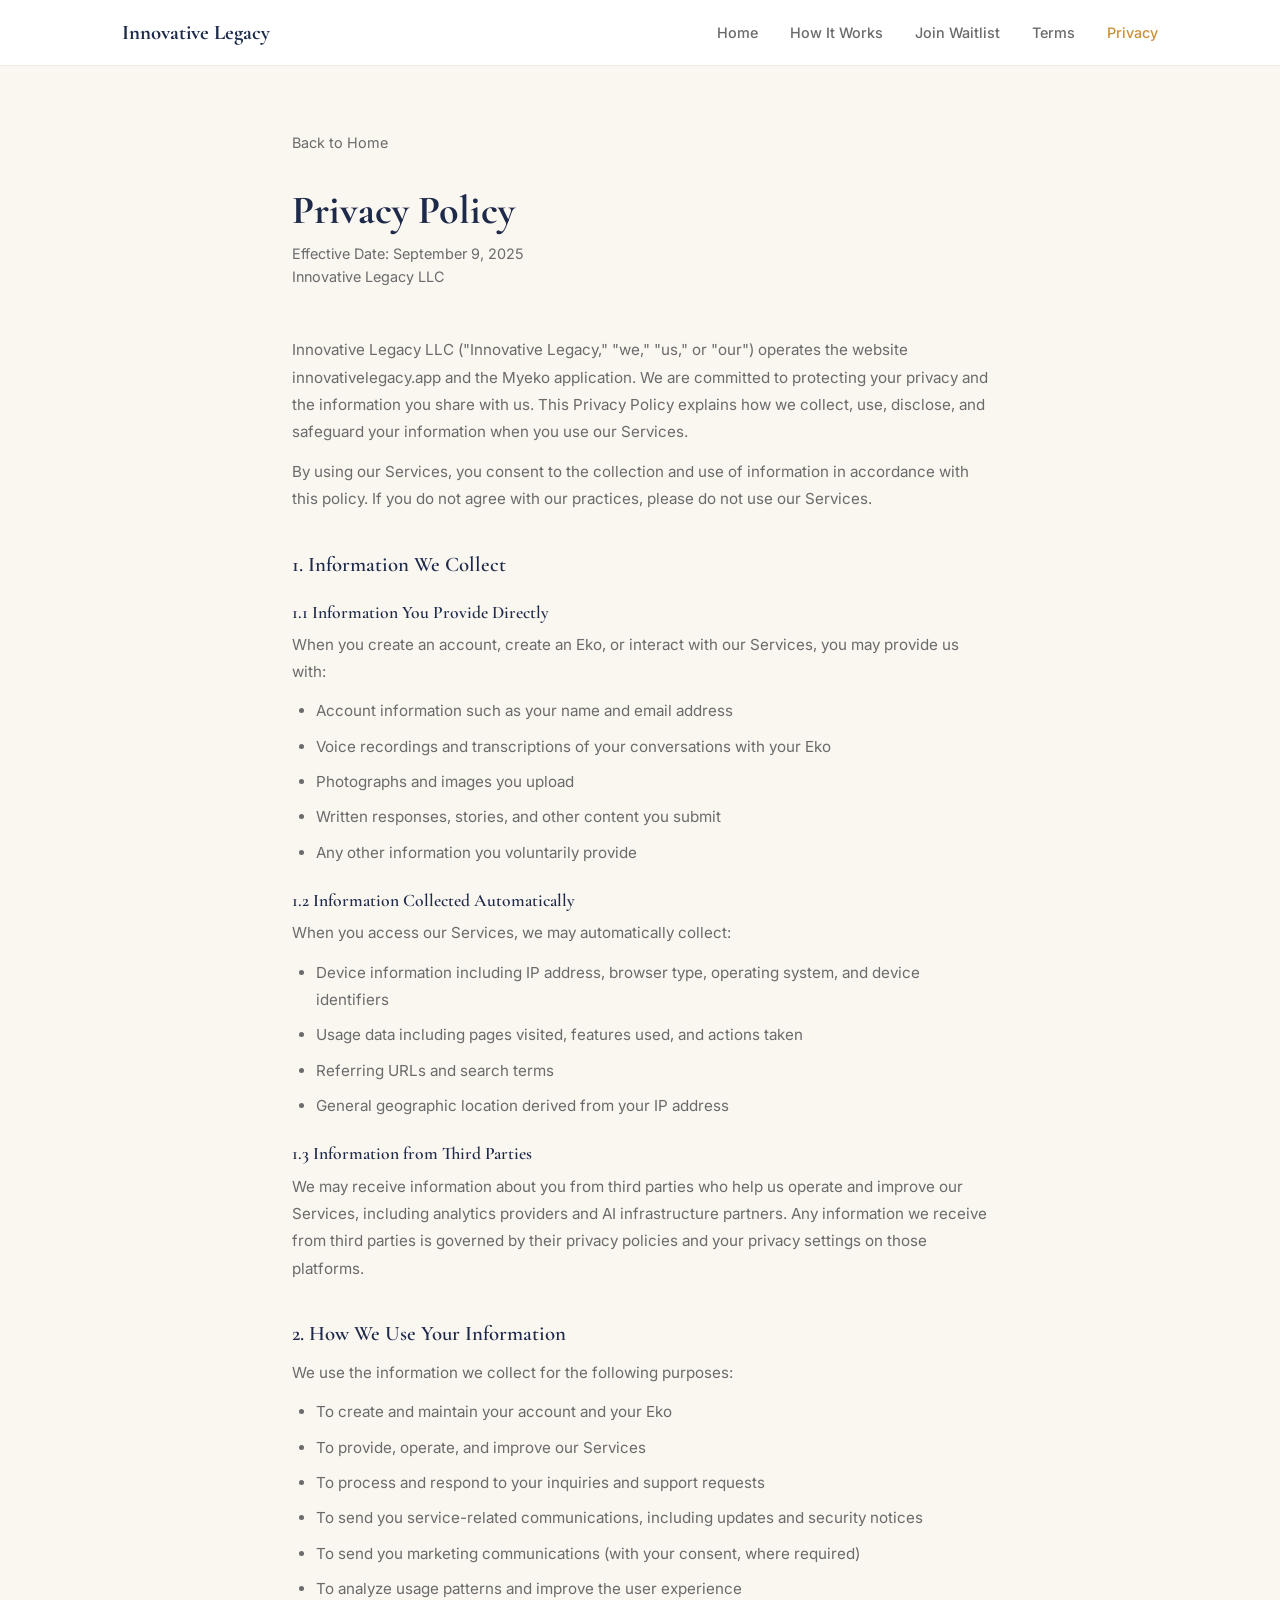
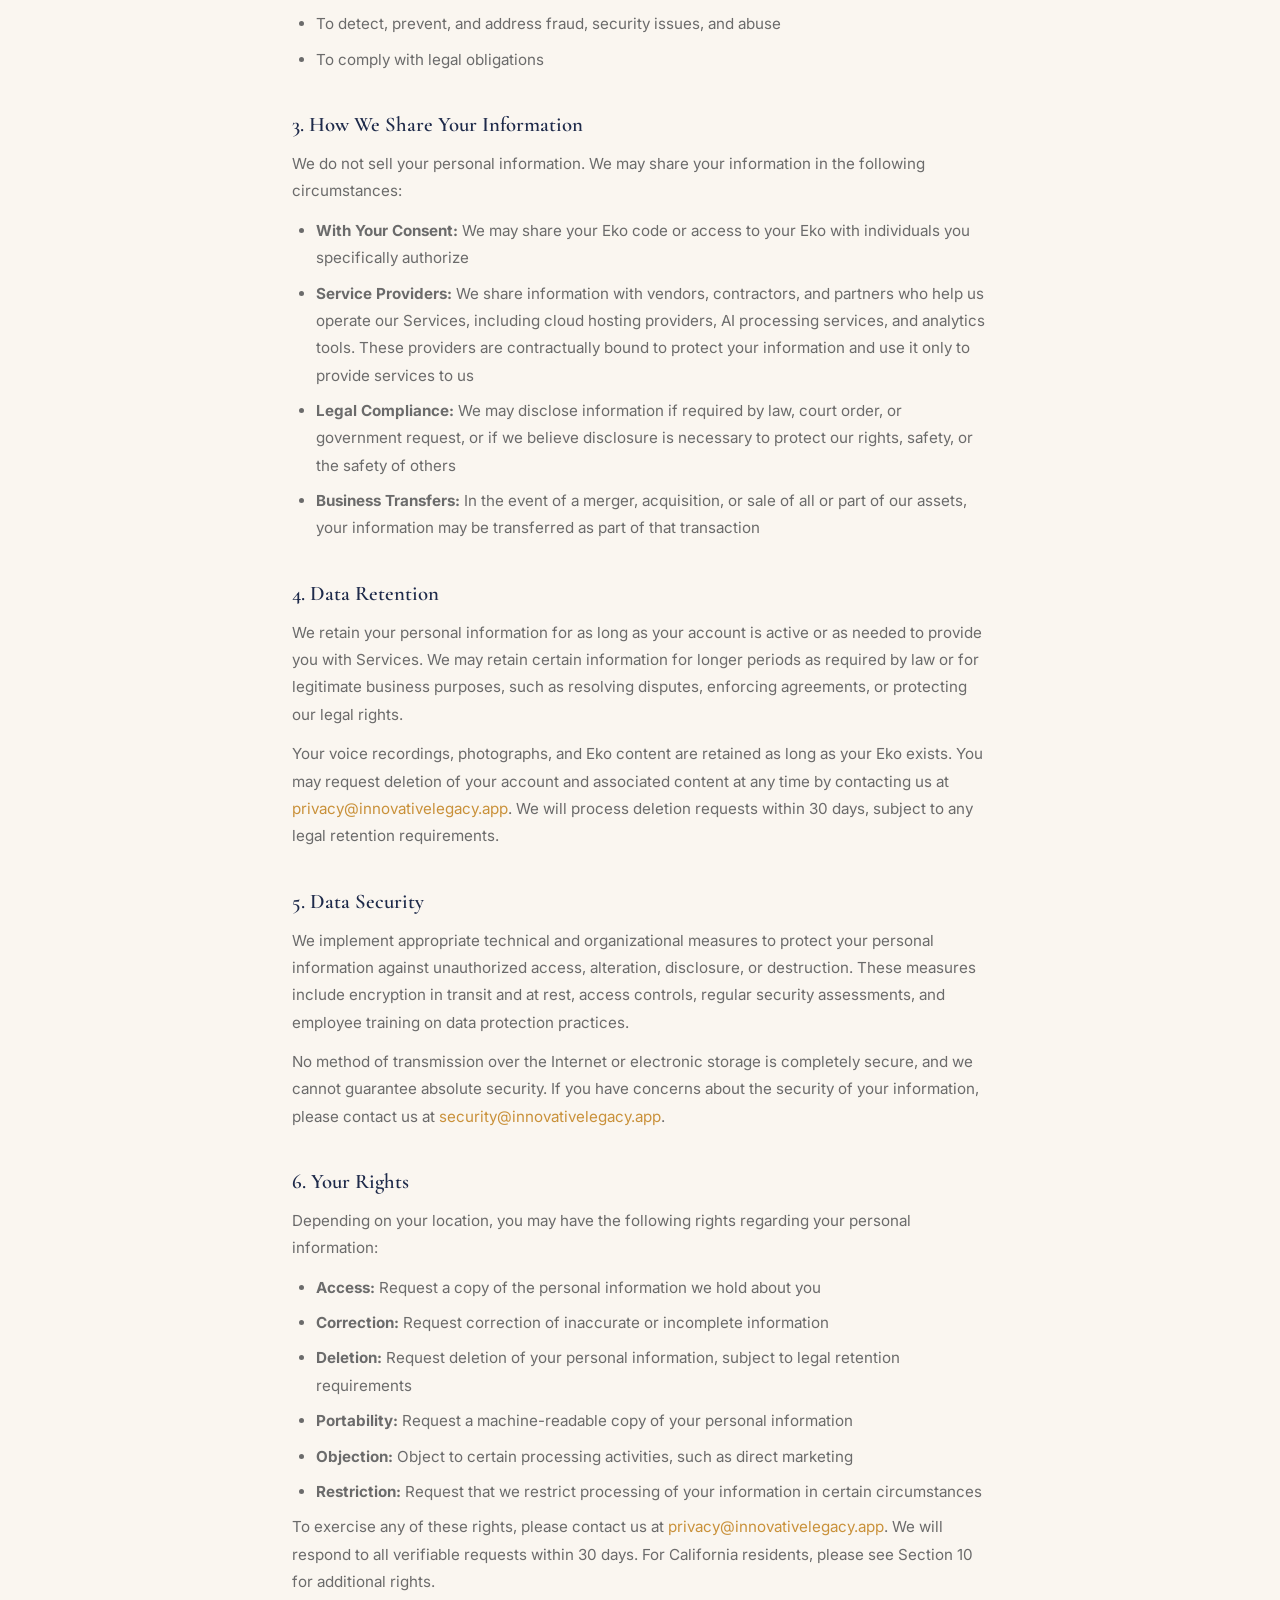
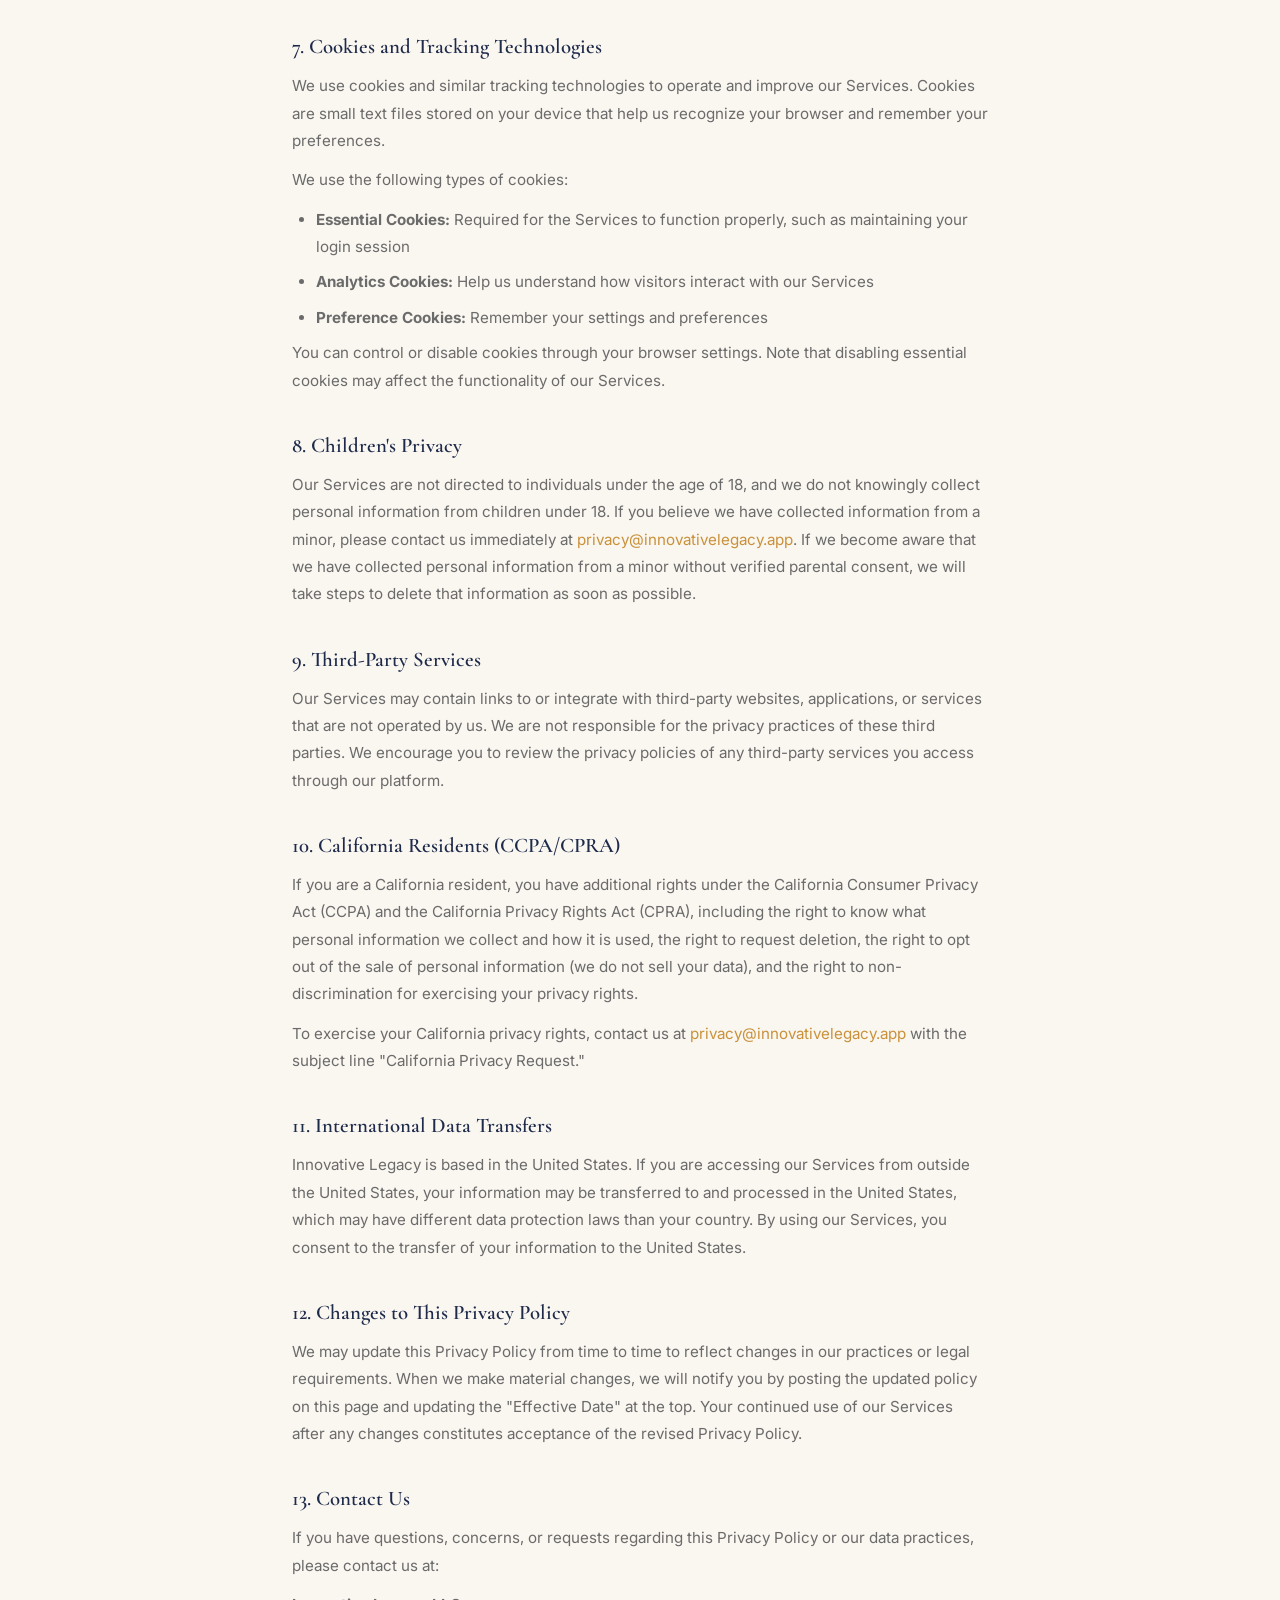
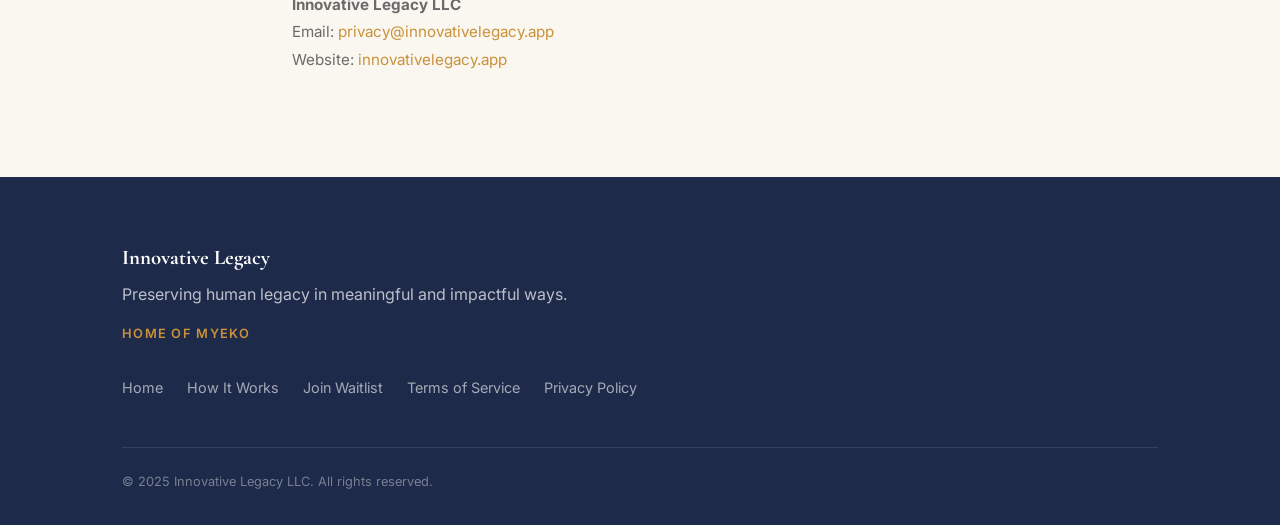
==== privacy.html @ 4b273d7e "Initial commit: Innovative Legacy landing site - Home page with hero, how it works, product highligh" ====
<!DOCTYPE html>
<html lang="en">
<head>
  <meta charset="UTF-8">
  <meta name="viewport" content="width=device-width, initial-scale=1.0">
  <title>Privacy Policy | Innovative Legacy</title>
  <link rel="preconnect" href="https://fonts.googleapis.com">
  <link rel="preconnect" href="https://fonts.gstatic.com" crossorigin>
  <link href="https://fonts.googleapis.com/css2?family=Cormorant+Garamond:ital,wght@0,400;0,600;0,700;1,400&family=Inter:wght@400;500;600&display=swap" rel="stylesheet">
  <link rel="stylesheet" href="style.css">
  <style>
    .legal-page { padding: 4rem 0; }
    .legal-inner { max-width: 760px; margin: 0 auto; padding: 0 2rem; }
    .legal-inner h1 { font-size: 2.5rem; margin-bottom: 0.5rem; }
    .legal-meta { color: var(--text-light); font-size: 0.9rem; margin-bottom: 3rem; }
    .legal-section { margin-bottom: 2.5rem; }
    .legal-section h2 { font-size: 1.3rem; margin-bottom: 0.75rem; margin-top: 2rem; }
    .legal-section h3 { font-size: 1.1rem; margin-bottom: 0.5rem; margin-top: 1.5rem; color: var(--indigo); }
    .legal-section p, .legal-section li { color: var(--text-light); font-size: 0.95rem; line-height: 1.8; margin-bottom: 0.75rem; }
    .legal-section ul { list-style: disc; padding-left: 1.5rem; }
    .legal-section ul li { margin-bottom: 0.5rem; }
    .legal-section a { color: var(--amber); }
    .legal-back { display: inline-block; margin-bottom: 2rem; color: var(--text-light); font-size: 0.9rem; }
    .legal-back:hover { color: var(--amber); }
  </style>
</head>
<body>

  <nav>
    <div class="nav-inner">
      <a href="index.html" class="logo">
        <span class="logo-text">Innovative Legacy</span>
      </a>
      <ul class="nav-links">
        <li><a href="index.html">Home</a></li>
        <li><a href="index.html#how-it-works">How It Works</a></li>
        <li><a href="index.html#waitlist">Join Waitlist</a></li>
        <li><a href="terms.html">Terms</a></li>
        <li><a href="privacy.html" class="active">Privacy</a></li>
      </ul>
    </div>
  </nav>

  <div class="legal-page">
    <div class="legal-inner">
      <a href="index.html" class="legal-back">Back to Home</a>
      <h1>Privacy Policy</h1>
      <p class="legal-meta">Effective Date: September 9, 2025<br>Innovative Legacy LLC</p>

      <div class="legal-section">
        <p>Innovative Legacy LLC ("Innovative Legacy," "we," "us," or "our") operates the website innovativelegacy.app and the Myeko application. We are committed to protecting your privacy and the information you share with us. This Privacy Policy explains how we collect, use, disclose, and safeguard your information when you use our Services.</p>
        <p>By using our Services, you consent to the collection and use of information in accordance with this policy. If you do not agree with our practices, please do not use our Services.</p>
      </div>

      <div class="legal-section">
        <h2>1. Information We Collect</h2>
        <h3>1.1 Information You Provide Directly</h3>
        <p>When you create an account, create an Eko, or interact with our Services, you may provide us with:</p>
        <ul>
          <li>Account information such as your name and email address</li>
          <li>Voice recordings and transcriptions of your conversations with your Eko</li>
          <li>Photographs and images you upload</li>
          <li>Written responses, stories, and other content you submit</li>
          <li>Any other information you voluntarily provide</li>
        </ul>
        <h3>1.2 Information Collected Automatically</h3>
        <p>When you access our Services, we may automatically collect:</p>
        <ul>
          <li>Device information including IP address, browser type, operating system, and device identifiers</li>
          <li>Usage data including pages visited, features used, and actions taken</li>
          <li>Referring URLs and search terms</li>
          <li>General geographic location derived from your IP address</li>
        </ul>
        <h3>1.3 Information from Third Parties</h3>
        <p>We may receive information about you from third parties who help us operate and improve our Services, including analytics providers and AI infrastructure partners. Any information we receive from third parties is governed by their privacy policies and your privacy settings on those platforms.</p>
      </div>

      <div class="legal-section">
        <h2>2. How We Use Your Information</h2>
        <p>We use the information we collect for the following purposes:</p>
        <ul>
          <li>To create and maintain your account and your Eko</li>
          <li>To provide, operate, and improve our Services</li>
          <li>To process and respond to your inquiries and support requests</li>
          <li>To send you service-related communications, including updates and security notices</li>
          <li>To send you marketing communications (with your consent, where required)</li>
          <li>To analyze usage patterns and improve the user experience</li>
          <li>To detect, prevent, and address fraud, security issues, and abuse</li>
          <li>To comply with legal obligations</li>
        </ul>
      </div>

      <div class="legal-section">
        <h2>3. How We Share Your Information</h2>
        <p>We do not sell your personal information. We may share your information in the following circumstances:</p>
        <ul>
          <li><strong>With Your Consent:</strong> We may share your Eko code or access to your Eko with individuals you specifically authorize</li>
          <li><strong>Service Providers:</strong> We share information with vendors, contractors, and partners who help us operate our Services, including cloud hosting providers, AI processing services, and analytics tools. These providers are contractually bound to protect your information and use it only to provide services to us</li>
          <li><strong>Legal Compliance:</strong> We may disclose information if required by law, court order, or government request, or if we believe disclosure is necessary to protect our rights, safety, or the safety of others</li>
          <li><strong>Business Transfers:</strong> In the event of a merger, acquisition, or sale of all or part of our assets, your information may be transferred as part of that transaction</li>
        </ul>
      </div>

      <div class="legal-section">
        <h2>4. Data Retention</h2>
        <p>We retain your personal information for as long as your account is active or as needed to provide you with Services. We may retain certain information for longer periods as required by law or for legitimate business purposes, such as resolving disputes, enforcing agreements, or protecting our legal rights.</p>
        <p>Your voice recordings, photographs, and Eko content are retained as long as your Eko exists. You may request deletion of your account and associated content at any time by contacting us at <a href="mailto:privacy@innovativelegacy.app">privacy@innovativelegacy.app</a>. We will process deletion requests within 30 days, subject to any legal retention requirements.</p>
      </div>

      <div class="legal-section">
        <h2>5. Data Security</h2>
        <p>We implement appropriate technical and organizational measures to protect your personal information against unauthorized access, alteration, disclosure, or destruction. These measures include encryption in transit and at rest, access controls, regular security assessments, and employee training on data protection practices.</p>
        <p>No method of transmission over the Internet or electronic storage is completely secure, and we cannot guarantee absolute security. If you have concerns about the security of your information, please contact us at <a href="mailto:security@innovativelegacy.app">security@innovativelegacy.app</a>.</p>
      </div>

      <div class="legal-section">
        <h2>6. Your Rights</h2>
        <p>Depending on your location, you may have the following rights regarding your personal information:</p>
        <ul>
          <li><strong>Access:</strong> Request a copy of the personal information we hold about you</li>
          <li><strong>Correction:</strong> Request correction of inaccurate or incomplete information</li>
          <li><strong>Deletion:</strong> Request deletion of your personal information, subject to legal retention requirements</li>
          <li><strong>Portability:</strong> Request a machine-readable copy of your personal information</li>
          <li><strong>Objection:</strong> Object to certain processing activities, such as direct marketing</li>
          <li><strong>Restriction:</strong> Request that we restrict processing of your information in certain circumstances</li>
        </ul>
        <p>To exercise any of these rights, please contact us at <a href="mailto:privacy@innovativelegacy.app">privacy@innovativelegacy.app</a>. We will respond to all verifiable requests within 30 days. For California residents, please see Section 10 for additional rights.</p>
      </div>

      <div class="legal-section">
        <h2>7. Cookies and Tracking Technologies</h2>
        <p>We use cookies and similar tracking technologies to operate and improve our Services. Cookies are small text files stored on your device that help us recognize your browser and remember your preferences.</p>
        <p>We use the following types of cookies:</p>
        <ul>
          <li><strong>Essential Cookies:</strong> Required for the Services to function properly, such as maintaining your login session</li>
          <li><strong>Analytics Cookies:</strong> Help us understand how visitors interact with our Services</li>
          <li><strong>Preference Cookies:</strong> Remember your settings and preferences</li>
        </ul>
        <p>You can control or disable cookies through your browser settings. Note that disabling essential cookies may affect the functionality of our Services.</p>
      </div>

      <div class="legal-section">
        <h2>8. Children's Privacy</h2>
        <p>Our Services are not directed to individuals under the age of 18, and we do not knowingly collect personal information from children under 18. If you believe we have collected information from a minor, please contact us immediately at <a href="mailto:privacy@innovativelegacy.app">privacy@innovativelegacy.app</a>. If we become aware that we have collected personal information from a minor without verified parental consent, we will take steps to delete that information as soon as possible.</p>
      </div>

      <div class="legal-section">
        <h2>9. Third-Party Services</h2>
        <p>Our Services may contain links to or integrate with third-party websites, applications, or services that are not operated by us. We are not responsible for the privacy practices of these third parties. We encourage you to review the privacy policies of any third-party services you access through our platform.</p>
      </div>

      <div class="legal-section">
        <h2>10. California Residents (CCPA/CPRA)</h2>
        <p>If you are a California resident, you have additional rights under the California Consumer Privacy Act (CCPA) and the California Privacy Rights Act (CPRA), including the right to know what personal information we collect and how it is used, the right to request deletion, the right to opt out of the sale of personal information (we do not sell your data), and the right to non-discrimination for exercising your privacy rights.</p>
        <p>To exercise your California privacy rights, contact us at <a href="mailto:privacy@innovativelegacy.app">privacy@innovativelegacy.app</a> with the subject line "California Privacy Request."</p>
      </div>

      <div class="legal-section">
        <h2>11. International Data Transfers</h2>
        <p>Innovative Legacy is based in the United States. If you are accessing our Services from outside the United States, your information may be transferred to and processed in the United States, which may have different data protection laws than your country. By using our Services, you consent to the transfer of your information to the United States.</p>
      </div>

      <div class="legal-section">
        <h2>12. Changes to This Privacy Policy</h2>
        <p>We may update this Privacy Policy from time to time to reflect changes in our practices or legal requirements. When we make material changes, we will notify you by posting the updated policy on this page and updating the "Effective Date" at the top. Your continued use of our Services after any changes constitutes acceptance of the revised Privacy Policy.</p>
      </div>

      <div class="legal-section">
        <h2>13. Contact Us</h2>
        <p>If you have questions, concerns, or requests regarding this Privacy Policy or our data practices, please contact us at:</p>
        <p><strong>Innovative Legacy LLC</strong><br>
        Email: <a href="mailto:privacy@innovativelegacy.app">privacy@innovativelegacy.app</a><br>
        Website: <a href="https://innovativelegacy.app">innovativelegacy.app</a></p>
      </div>
    </div>
  </div>

  <footer>
    <div class="footer-inner">
      <div class="footer-brand">
        <p class="footer-logo">Innovative Legacy</p>
        <p>Preserving human legacy in meaningful and impactful ways.</p>
        <p class="footer-subbrand">Home of Myeko</p>
      </div>
      <div class="footer-links">
        <a href="index.html">Home</a>
        <a href="index.html#how-it-works">How It Works</a>
        <a href="index.html#waitlist">Join Waitlist</a>
        <a href="terms.html">Terms of Service</a>
        <a href="privacy.html">Privacy Policy</a>
      </div>
      <div class="footer-bottom">
        <p>&copy; 2025 Innovative Legacy LLC. All rights reserved.</p>
      </div>
    </div>
  </footer>

</body>
</html>
---- style.css ----
/* ============================================
   Innovative Legacy — Design System
   ============================================ */

:root {
  --indigo: #1e2a4a;
  --indigo-light: #2d3f6b;
  --amber: #c9913a;
  --amber-light: #e0aa50;
  --cream: #faf6f0;
  --cream-dark: #f0ebe0;
  --charcoal: #1a1a1a;
  --text: #2a2a2a;
  --text-light: #6b6b6b;
  --white: #ffffff;
  --error: #c0392b;
  --success: #27ae60;

  --font-serif: 'Cormorant Garamond', Georgia, serif;
  --font-sans: 'Inter', -apple-system, sans-serif;

  --max-width: 1100px;
  --radius: 6px;
  --radius-lg: 12px;
}

/* ---- Reset ---- */
*, *::before, *::after { box-sizing: border-box; margin: 0; padding: 0; }
html { scroll-behavior: smooth; font-size: 16px; }
body {
  font-family: var(--font-sans);
  color: var(--text);
  background: var(--cream);
  line-height: 1.6;
  -webkit-font-smoothing: antialiased;
}
img { max-width: 100%; display: block; }
a { color: var(--indigo); text-decoration: none; }
a:hover { color: var(--amber); }
ul { list-style: none; }

/* ---- Typography ---- */
h1, h2, h3, h4 {
  font-family: var(--font-serif);
  line-height: 1.2;
  color: var(--indigo);
}
h1 { font-size: clamp(2.5rem, 6vw, 4rem); font-weight: 700; }
h2 { font-size: clamp(1.8rem, 4vw, 2.8rem); font-weight: 600; margin-bottom: 1rem; }
h3 { font-size: 1.3rem; font-weight: 600; margin-bottom: 0.5rem; }
p { margin-bottom: 1rem; }
p:last-child { margin-bottom: 0; }

/* ---- Layout ---- */
.section-inner {
  max-width: var(--max-width);
  margin: 0 auto;
  padding: 0 2rem;
}

/* ---- Buttons ---- */
.btn {
  display: inline-block;
  padding: 0.85rem 2rem;
  border-radius: var(--radius);
  font-family: var(--font-sans);
  font-size: 1rem;
  font-weight: 600;
  cursor: pointer;
  transition: all 0.2s;
  border: 2px solid transparent;
  text-align: center;
}
.btn-primary {
  background: var(--amber);
  color: var(--white);
  border-color: var(--amber);
}
.btn-primary:hover {
  background: var(--amber-light);
  border-color: var(--amber-light);
  color: var(--white);
  transform: translateY(-1px);
}
.btn-ghost {
  background: transparent;
  color: var(--indigo);
  border-color: var(--indigo);
}
.btn-ghost:hover {
  background: var(--indigo);
  color: var(--white);
}
.btn-full { width: 100%; }

/* ---- NAV ---- */
nav {
  background: var(--white);
  border-bottom: 1px solid var(--cream-dark);
  position: sticky;
  top: 0;
  z-index: 100;
}
.nav-inner {
  max-width: var(--max-width);
  margin: 0 auto;
  padding: 1rem 2rem;
  display: flex;
  align-items: center;
  justify-content: space-between;
}
.logo { display: flex; align-items: center; gap: 0.5rem; }
.logo-text {
  font-family: var(--font-serif);
  font-size: 1.3rem;
  font-weight: 700;
  color: var(--indigo);
}
.nav-links {
  display: flex;
  gap: 2rem;
  align-items: center;
}
.nav-links a {
  color: var(--text-light);
  font-size: 0.9rem;
  font-weight: 500;
  transition: color 0.2s;
}
.nav-links a:hover,
.nav-links a.active { color: var(--amber); }

@media (max-width: 768px) {
  .nav-links { gap: 1rem; }
  .nav-links li:nth-child(n+4) { display: none; }
}

/* ---- HERO ---- */
.hero {
  position: relative;
  min-height: 90vh;
  display: flex;
  align-items: center;
  overflow: hidden;
  background: var(--indigo);
}
.ripple-bg {
  position: absolute;
  inset: 0;
  display: flex;
  align-items: center;
  justify-content: center;
  pointer-events: none;
}
.ripple {
  position: absolute;
  border-radius: 50%;
  border: 1px solid rgba(201, 145, 58, 0.15);
  animation: rippleExpand 8s ease-in-out infinite;
}
.r1 { width: 400px; height: 400px; animation-delay: 0s; }
.r2 { width: 700px; height: 700px; animation-delay: 1.5s; }
.r3 { width: 1000px; height: 1000px; animation-delay: 3s; }

@keyframes rippleExpand {
  0% { transform: scale(0.8); opacity: 0.6; }
  50% { opacity: 0.2; }
  100% { transform: scale(1.2); opacity: 0; }
}

.hero-content {
  position: relative;
  z-index: 1;
  max-width: var(--max-width);
  margin: 0 auto;
  padding: 6rem 2rem;
  text-align: center;
}
.hero-eyebrow {
  color: var(--amber);
  font-size: 0.85rem;
  font-weight: 600;
  letter-spacing: 0.12em;
  text-transform: uppercase;
  margin-bottom: 1.5rem;
}
.hero h1 { color: var(--white); margin-bottom: 1.5rem; }
.hero-sub {
  color: rgba(255,255,255,0.8);
  font-size: 1.15rem;
  line-height: 1.8;
  margin-bottom: 2.5rem;
  max-width: 560px;
  margin-left: auto;
  margin-right: auto;
}
.hero .btn { margin: 0.25rem; }

/* ---- SECTION COMMON ---- */
section { padding: 5rem 0; }
.section-eyebrow {
  color: var(--amber);
  font-size: 0.8rem;
  font-weight: 600;
  letter-spacing: 0.12em;
  text-transform: uppercase;
  margin-bottom: 0.75rem;
}

/* ---- CONCEPT ---- */
.concept { background: var(--white); }
.concept-grid {
  display: grid;
  grid-template-columns: 1fr 1.2fr;
  gap: 5rem;
  align-items: center;
}
.concept-visual { display: flex; justify-content: center; }
.eko-circle {
  width: 280px;
  height: 280px;
  display: flex;
  align-items: center;
  justify-content: center;
  background: radial-gradient(circle, rgba(201,145,58,0.08) 0%, transparent 70%);
}
.eko-inner svg { width: 100%; height: 100%; animation: rotateSlow 30s linear infinite; }
@keyframes rotateSlow { from { transform: rotate(0deg); } to { transform: rotate(360deg); } }
.concept-text h2 { margin-bottom: 1.25rem; }
.concept-text p { color: var(--text-light); font-size: 1.05rem; line-height: 1.8; }
.concept-powered {
  margin-top: 1.5rem;
  font-size: 0.85rem;
  color: var(--amber);
  font-weight: 600;
  letter-spacing: 0.05em;
  text-transform: uppercase;
}

@media (max-width: 768px) {
  .concept-grid { grid-template-columns: 1fr; gap: 2rem; }
  .concept-visual { display: none; }
}

/* ---- HOW IT WORKS ---- */
.how-it-works { background: var(--cream); }
.how-it-works h2 { text-align: center; margin-bottom: 3rem; }
.steps {
  display: flex;
  align-items: flex-start;
  gap: 1rem;
}
.step {
  flex: 1;
  background: var(--white);
  border-radius: var(--radius-lg);
  padding: 2rem;
  border: 1px solid var(--cream-dark);
}
.step-num {
  width: 48px;
  height: 48px;
  background: var(--indigo);
  color: var(--amber);
  border-radius: 50%;
  display: flex;
  align-items: center;
  justify-content: center;
  font-family: var(--font-serif);
  font-size: 1.4rem;
  font-weight: 700;
  margin-bottom: 1rem;
}
.step p { color: var(--text-light); font-size: 0.95rem; }
.step-arrow {
  flex-shrink: 0;
  padding-top: 4rem;
  display: flex;
  align-items: center;
}

@media (max-width: 768px) {
  .steps { flex-direction: column; }
  .step-arrow { transform: rotate(90deg); padding: 0; justify-content: center; }
}

/* ---- PITCH ---- */
.pitch { background: var(--indigo); }
.pitch blockquote {
  text-align: center;
  max-width: 720px;
  margin: 0 auto;
}
.pitch blockquote p {
  color: rgba(255,255,255,0.9);
  font-family: var(--font-serif);
  font-size: clamp(1.2rem, 3vw, 1.6rem);
  font-style: italic;
  line-height: 1.7;
  margin-bottom: 1.5rem;
}
.pitch cite {
  display: block;
  color: var(--amber);
  font-size: 1rem;
  font-style: normal;
  font-weight: 600;
  letter-spacing: 0.05em;
}

/* ---- PRODUCT ---- */
.product { background: var(--white); }
.product-grid {
  display: grid;
  grid-template-columns: 1fr 1fr;
  gap: 4rem;
  align-items: center;
}
.product-features { margin: 1.5rem 0; }
.product-features li {
  display: flex;
  align-items: center;
  gap: 0.75rem;
  margin-bottom: 0.85rem;
  font-size: 0.95rem;
  color: var(--text);
}
.product-features svg { flex-shrink: 0; }
.product-mobile { font-size: 0.85rem; color: var(--text-light); }

.phone-mockup {
  background: var(--indigo);
  border-radius: 28px;
  padding: 12px;
  max-width: 260px;
  margin: 0 auto;
  box-shadow: 0 20px 60px rgba(30,42,74,0.25);
}
.phone-screen {
  background: var(--cream);
  border-radius: 20px;
  overflow: hidden;
  aspect-ratio: 9/16;
  display: flex;
  align-items: center;
  justify-content: center;
}
.mockup-content { text-align: center; padding: 2rem 1.5rem; }
.mockup-avatar {
  width: 70px;
  height: 70px;
  border-radius: 50%;
  background: linear-gradient(135deg, var(--amber), var(--indigo));
  margin: 0 auto 1.5rem;
}
.mockup-waveform {
  display: flex;
  align-items: center;
  justify-content: center;
  gap: 4px;
  height: 40px;
  margin-bottom: 1.5rem;
}
.wave-bar {
  width: 4px;
  background: var(--amber);
  border-radius: 2px;
  animation: waveAnim 1.2s ease-in-out infinite;
}
.wave-bar:nth-child(1) { height: 20px; animation-delay: 0s; }
.wave-bar:nth-child(2) { height: 35px; animation-delay: 0.1s; }
.wave-bar:nth-child(3) { height: 50px; animation-delay: 0.2s; }
.wave-bar:nth-child(4) { height: 30px; animation-delay: 0.3s; }
.wave-bar:nth-child(5) { height: 45px; animation-delay: 0.4s; }
.wave-bar:nth-child(6) { height: 25px; animation-delay: 0.5s; }
.wave-bar:nth-child(7) { height: 40px; animation-delay: 0.6s; }
@keyframes waveAnim {
  0%, 100% { transform: scaleY(0.5); }
  50% { transform: scaleY(1); }
}
.mockup-code {
  background: var(--indigo);
  color: var(--amber);
  font-size: 0.65rem;
  font-weight: 600;
  padding: 0.4rem 0.75rem;
  border-radius: 4px;
  margin-bottom: 0.75rem;
  letter-spacing: 0.05em;
}
.mockup-label { font-size: 0.75rem; color: var(--text-light); }

@media (max-width: 768px) {
  .product-grid { grid-template-columns: 1fr; gap: 2rem; }
}

/* ---- WAITLIST ---- */
.waitlist { background: var(--cream); }
.waitlist-box {
  max-width: 620px;
  margin: 0 auto;
  text-align: center;
  background: var(--white);
  border-radius: var(--radius-lg);
  padding: 3rem;
  border: 1px solid var(--cream-dark);
  box-shadow: 0 4px 20px rgba(30,42,74,0.06);
}
.waitlist-box h2 { margin-bottom: 0.75rem; }
.waitlist-box > p { color: var(--text-light); margin-bottom: 2rem; }
.form-row {
  display: flex;
  gap: 1rem;
  margin-bottom: 1rem;
}
.form-row input {
  flex: 1;
  padding: 0.85rem 1rem;
  border: 1.5px solid var(--cream-dark);
  border-radius: var(--radius);
  font-family: var(--font-sans);
  font-size: 1rem;
  outline: none;
  transition: border-color 0.2s;
  background: var(--cream);
}
.form-row input:focus { border-color: var(--amber); }
.waitlist-note {
  margin-top: 1rem;
  font-size: 0.8rem;
  color: var(--text-light);
}
.form-success {
  margin-top: 1.5rem;
  padding: 1rem;
  background: rgba(39, 174, 96, 0.1);
  border-radius: var(--radius);
  color: var(--success);
  font-weight: 500;
}

@media (max-width: 600px) {
  .form-row { flex-direction: column; }
  .waitlist-box { padding: 2rem 1.5rem; }
}

/* ---- FOOTER ---- */
footer {
  background: var(--indigo);
  color: rgba(255,255,255,0.7);
  padding: 4rem 0 2rem;
}
.footer-inner { max-width: var(--max-width); margin: 0 auto; padding: 0 2rem; }
.footer-brand { margin-bottom: 2rem; }
.footer-logo {
  font-family: var(--font-serif);
  font-size: 1.3rem;
  font-weight: 700;
  color: var(--white);
  margin-bottom: 0.5rem;
}
.footer-subbrand {
  font-size: 0.8rem;
  color: var(--amber);
  font-weight: 600;
  letter-spacing: 0.1em;
  text-transform: uppercase;
  margin-top: 0.25rem;
}
.footer-links {
  display: flex;
  flex-wrap: wrap;
  gap: 1.5rem;
  margin-bottom: 3rem;
}
.footer-links a { color: rgba(255,255,255,0.6); font-size: 0.9rem; }
.footer-links a:hover { color: var(--amber); }
.footer-bottom {
  border-top: 1px solid rgba(255,255,255,0.1);
  padding-top: 1.5rem;
  font-size: 0.8rem;
  color: rgba(255,255,255,0.4);
}
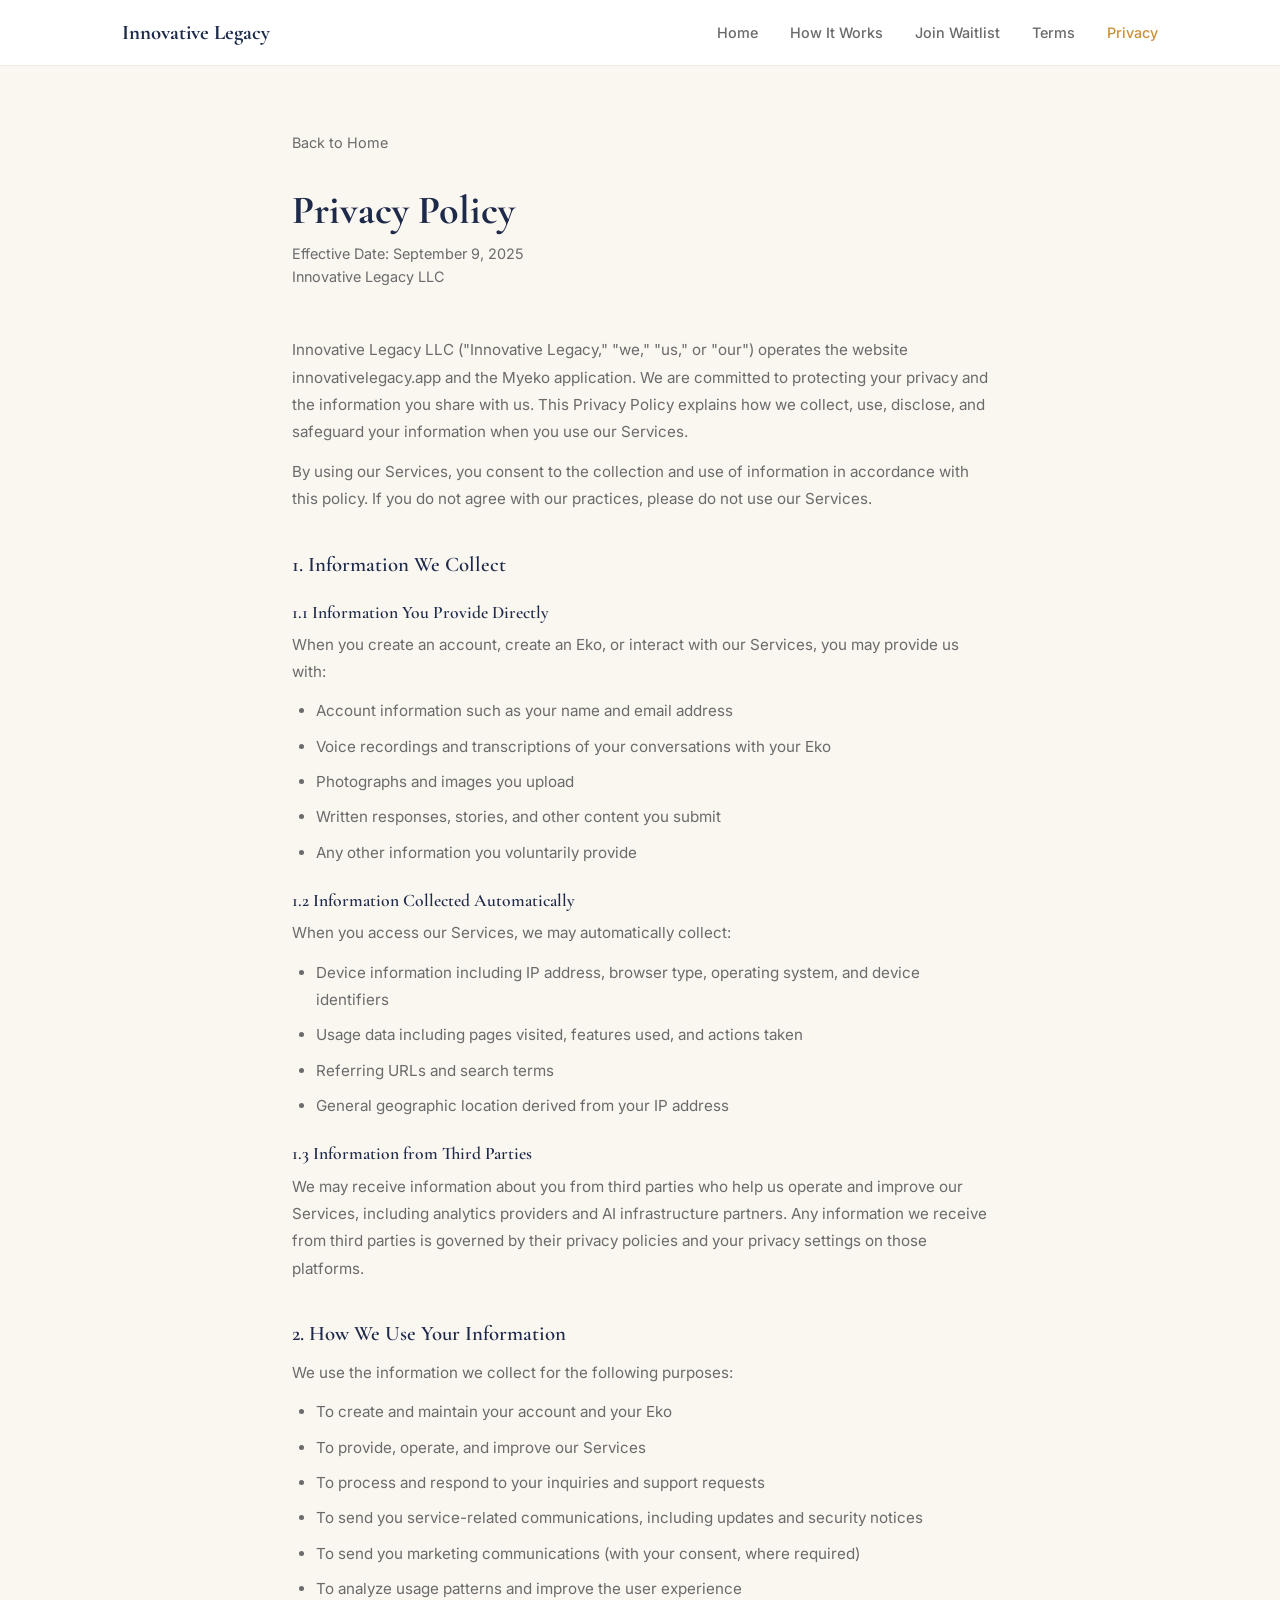
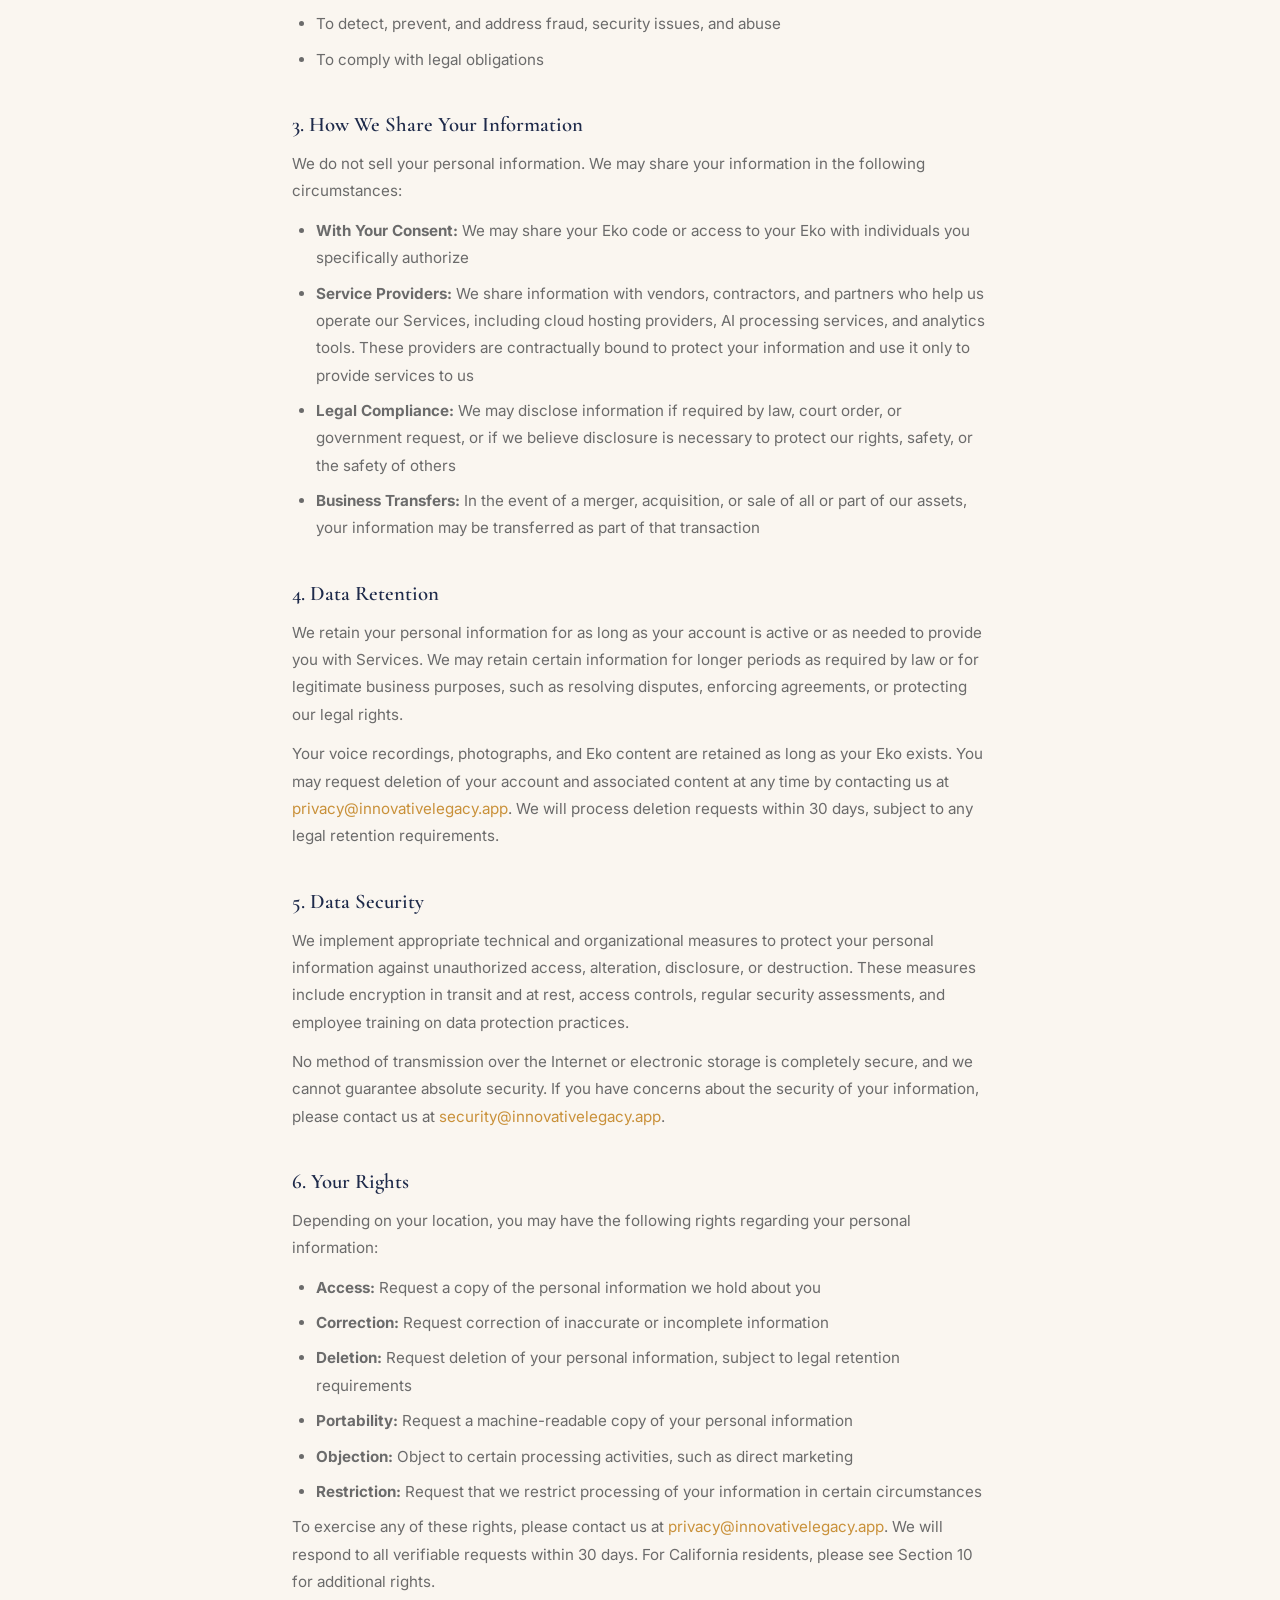
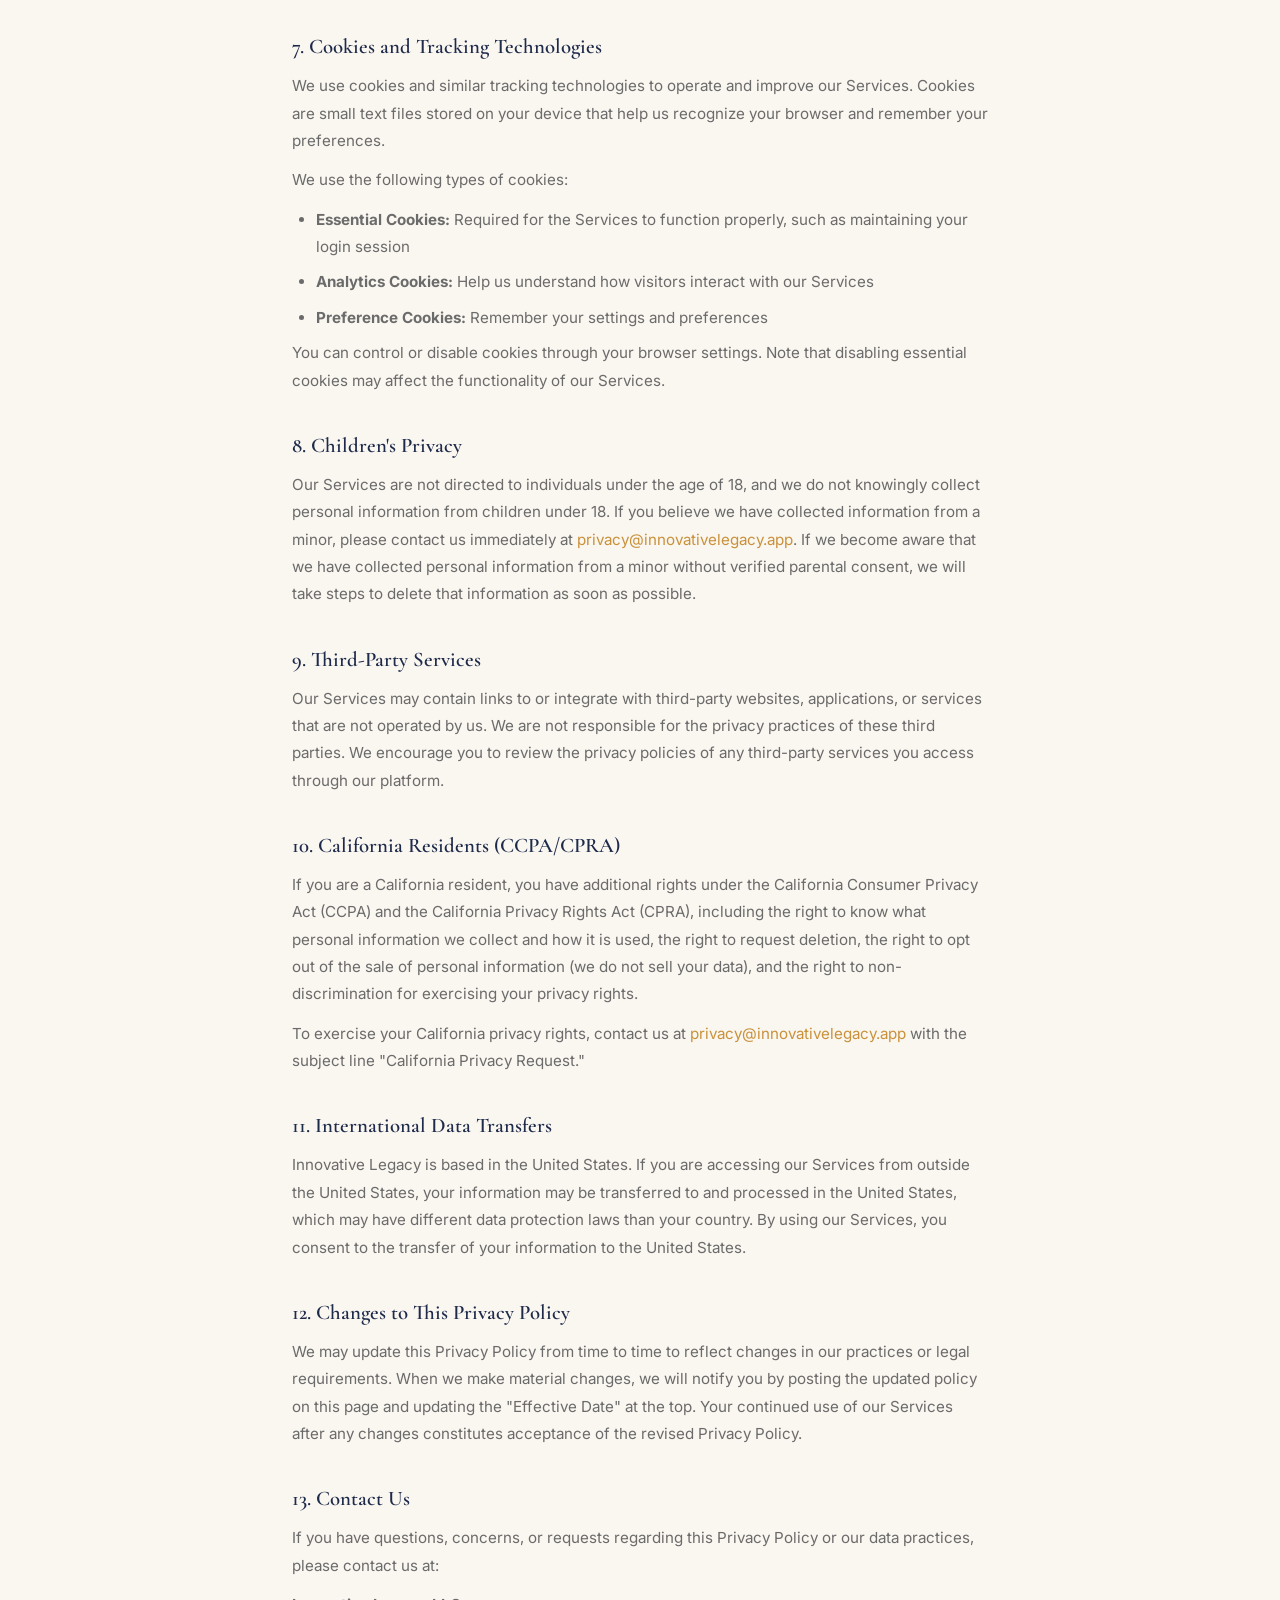
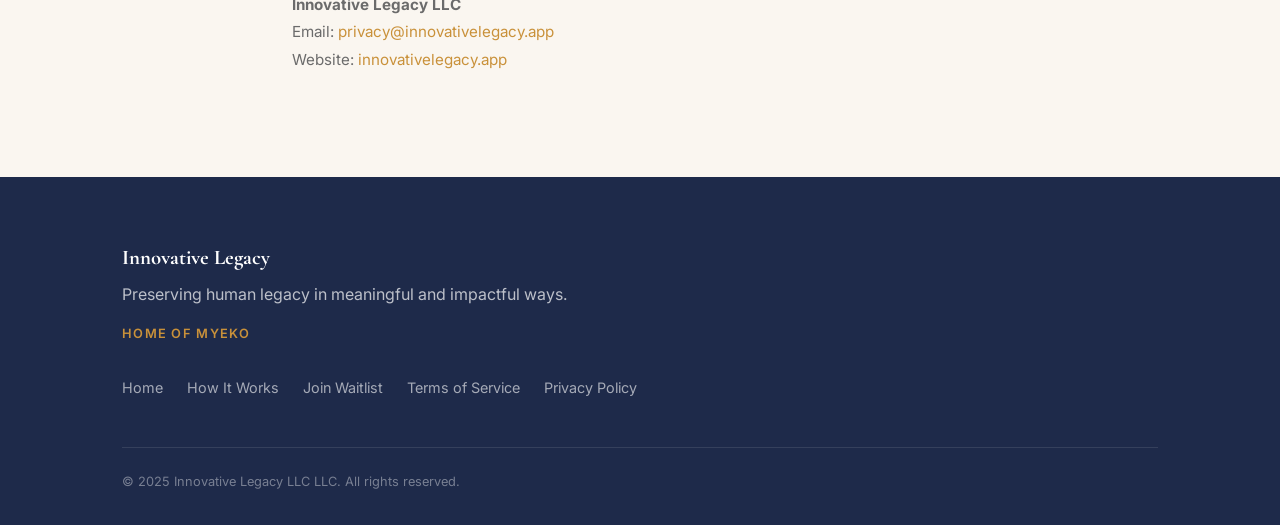
==== commit 1cbadd16: "Ensure legal entity name consistency" ====
--- a/privacy.html
+++ b/privacy.html
@@ -190,7 +190,7 @@
         <a href="privacy.html">Privacy Policy</a>
       </div>
       <div class="footer-bottom">
-        <p>&copy; 2025 Innovative Legacy LLC. All rights reserved.</p>
+        <p>&copy; 2025 Innovative Legacy LLC LLC. All rights reserved.</p>
       </div>
     </div>
   </footer>
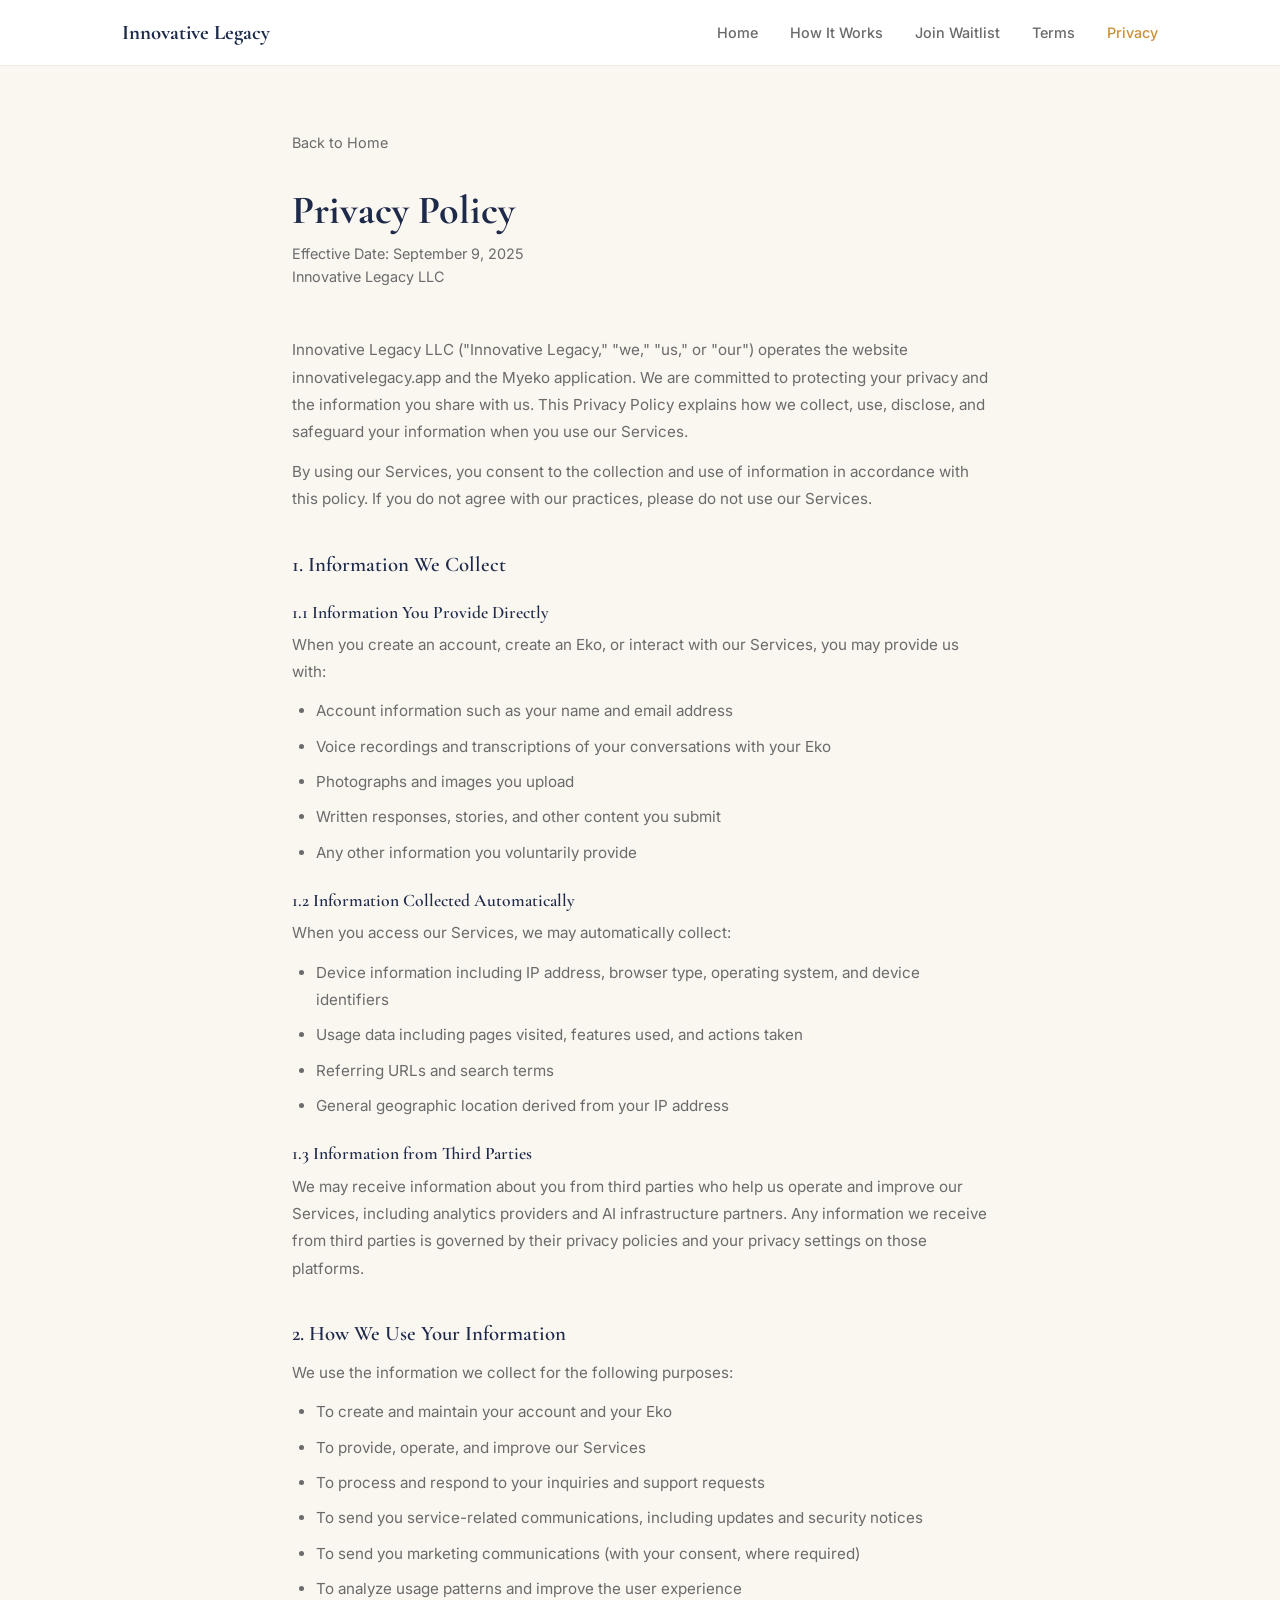
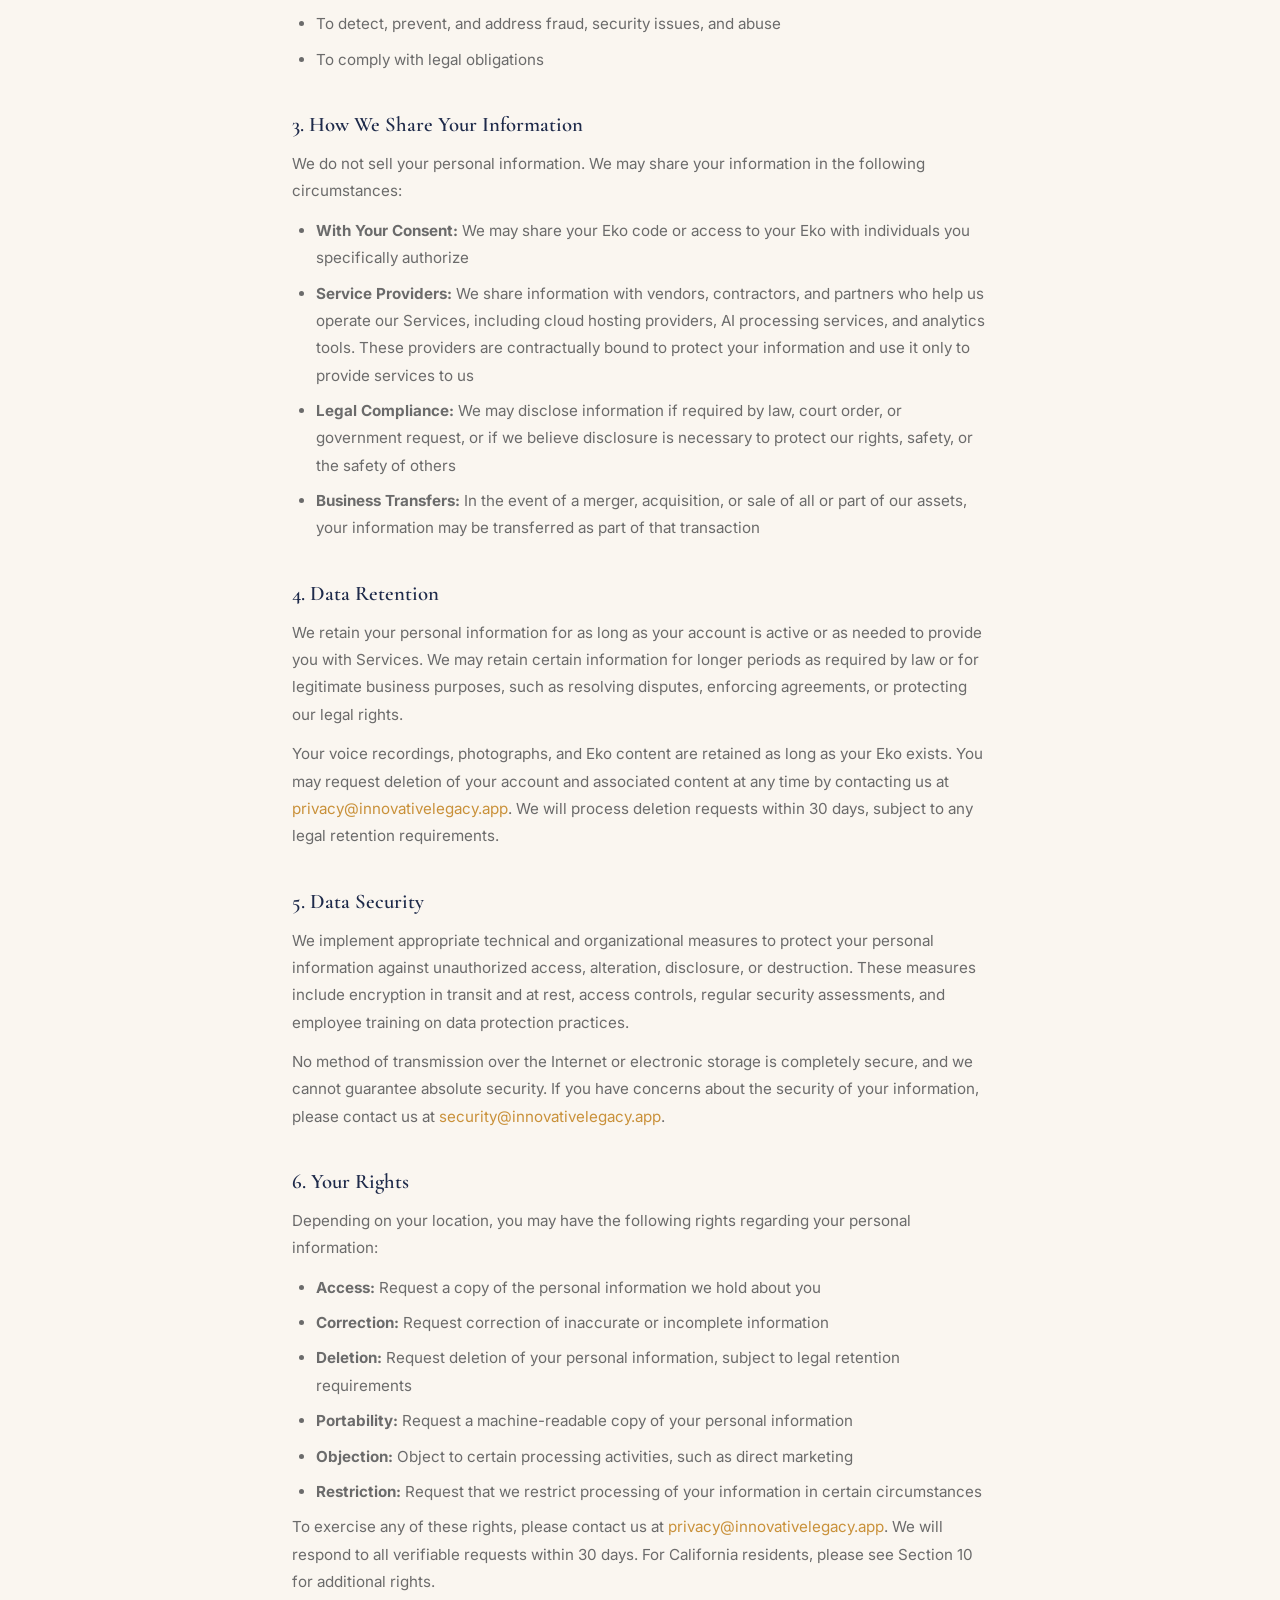
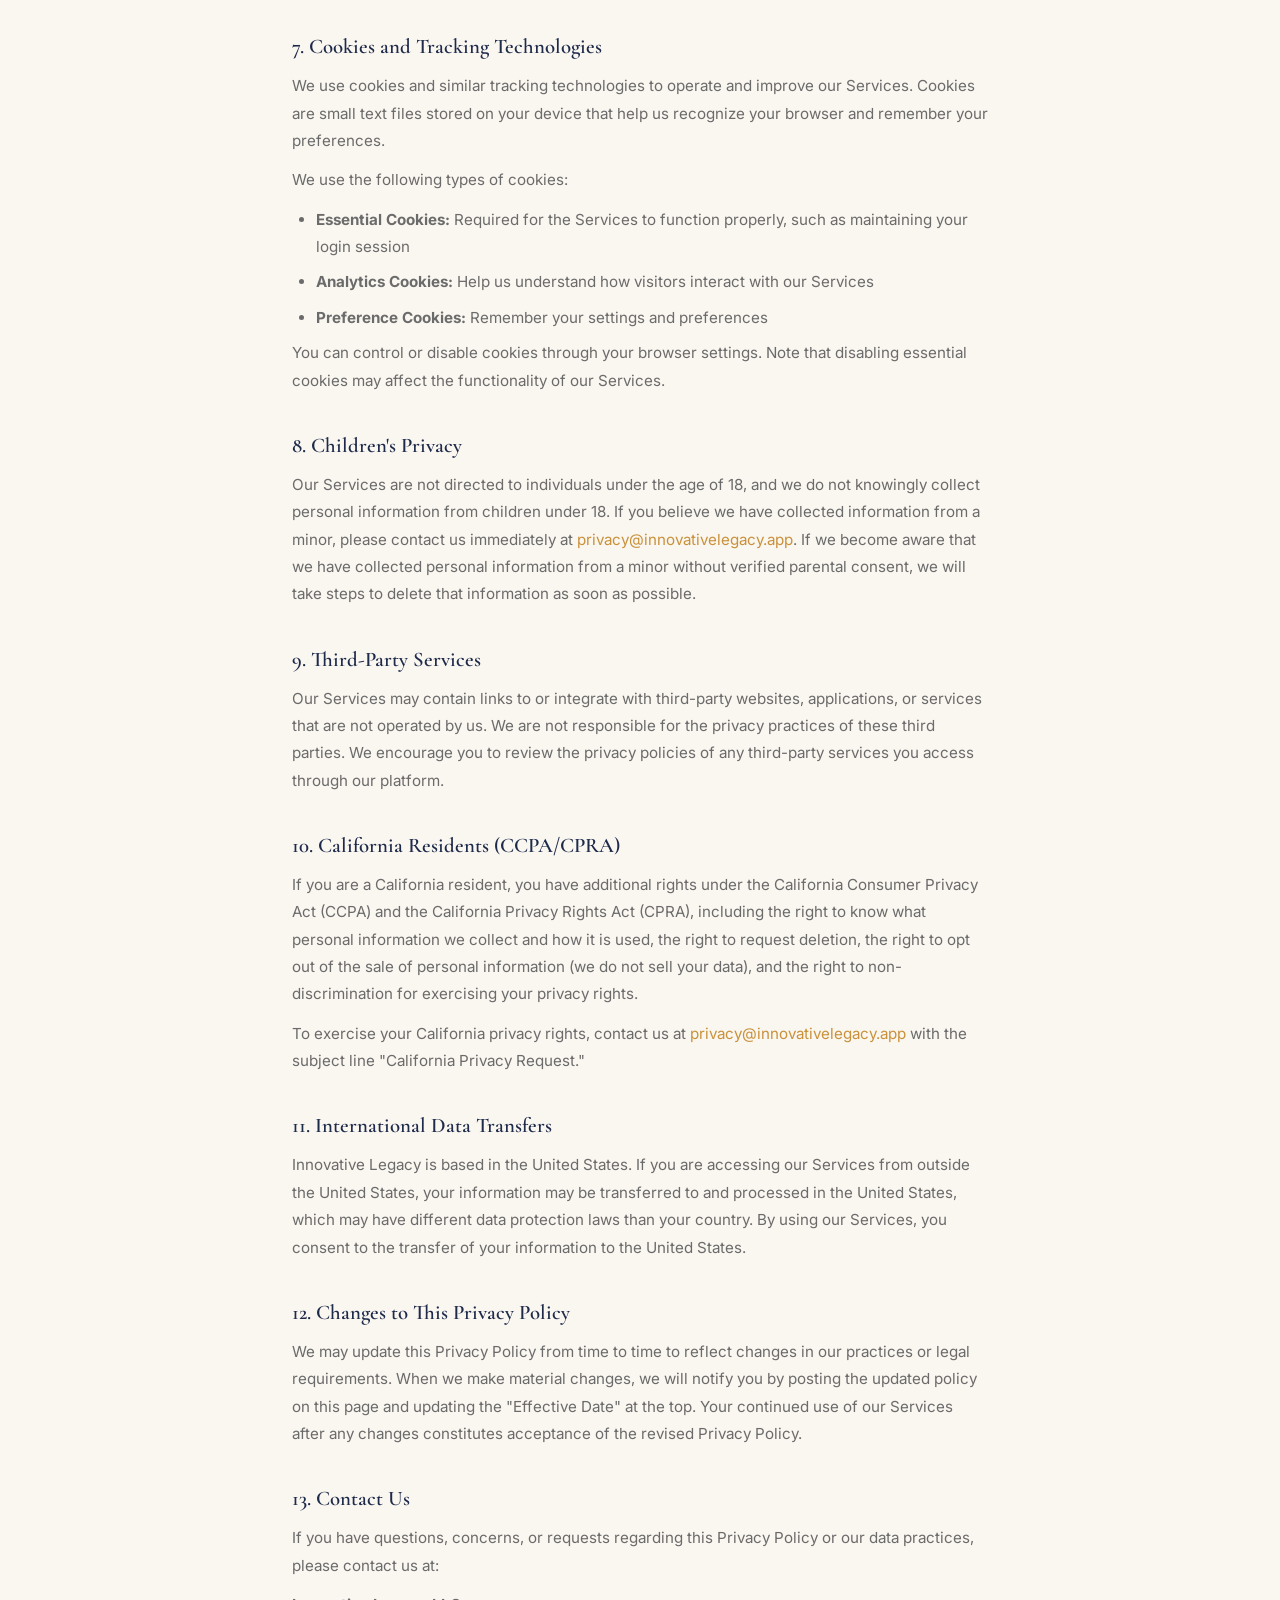
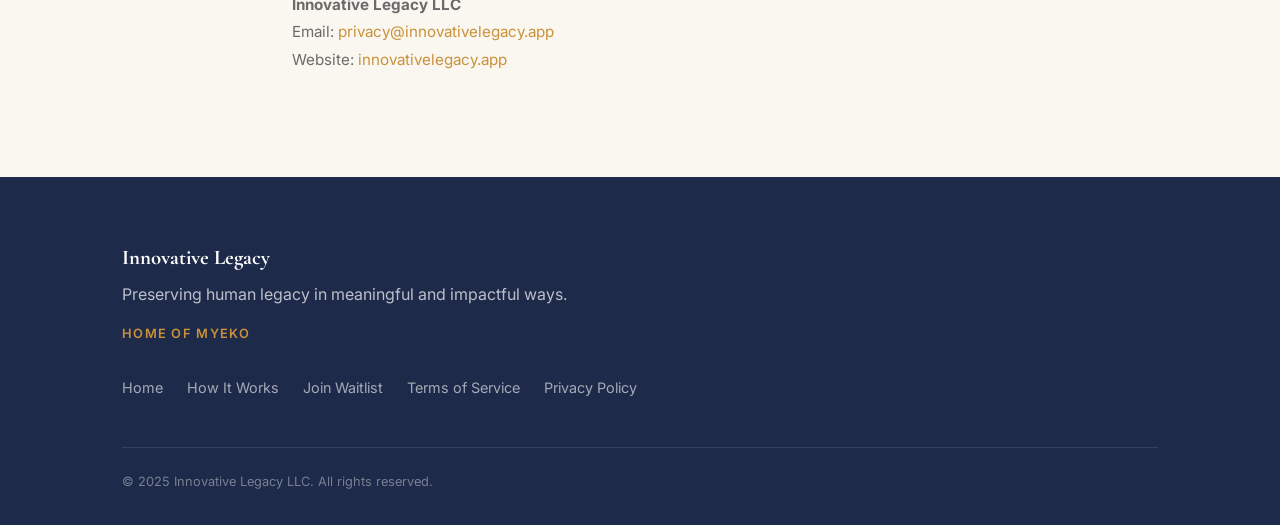
==== commit 04efd8e1: "fix legal pages: correct double LLC typo" ====
--- a/privacy.html
+++ b/privacy.html
@@ -190,7 +190,7 @@
         <a href="privacy.html">Privacy Policy</a>
       </div>
       <div class="footer-bottom">
-        <p>&copy; 2025 Innovative Legacy LLC LLC. All rights reserved.</p>
+        <p>&copy; 2025 Innovative Legacy LLC. All rights reserved.</p>
       </div>
     </div>
   </footer>
